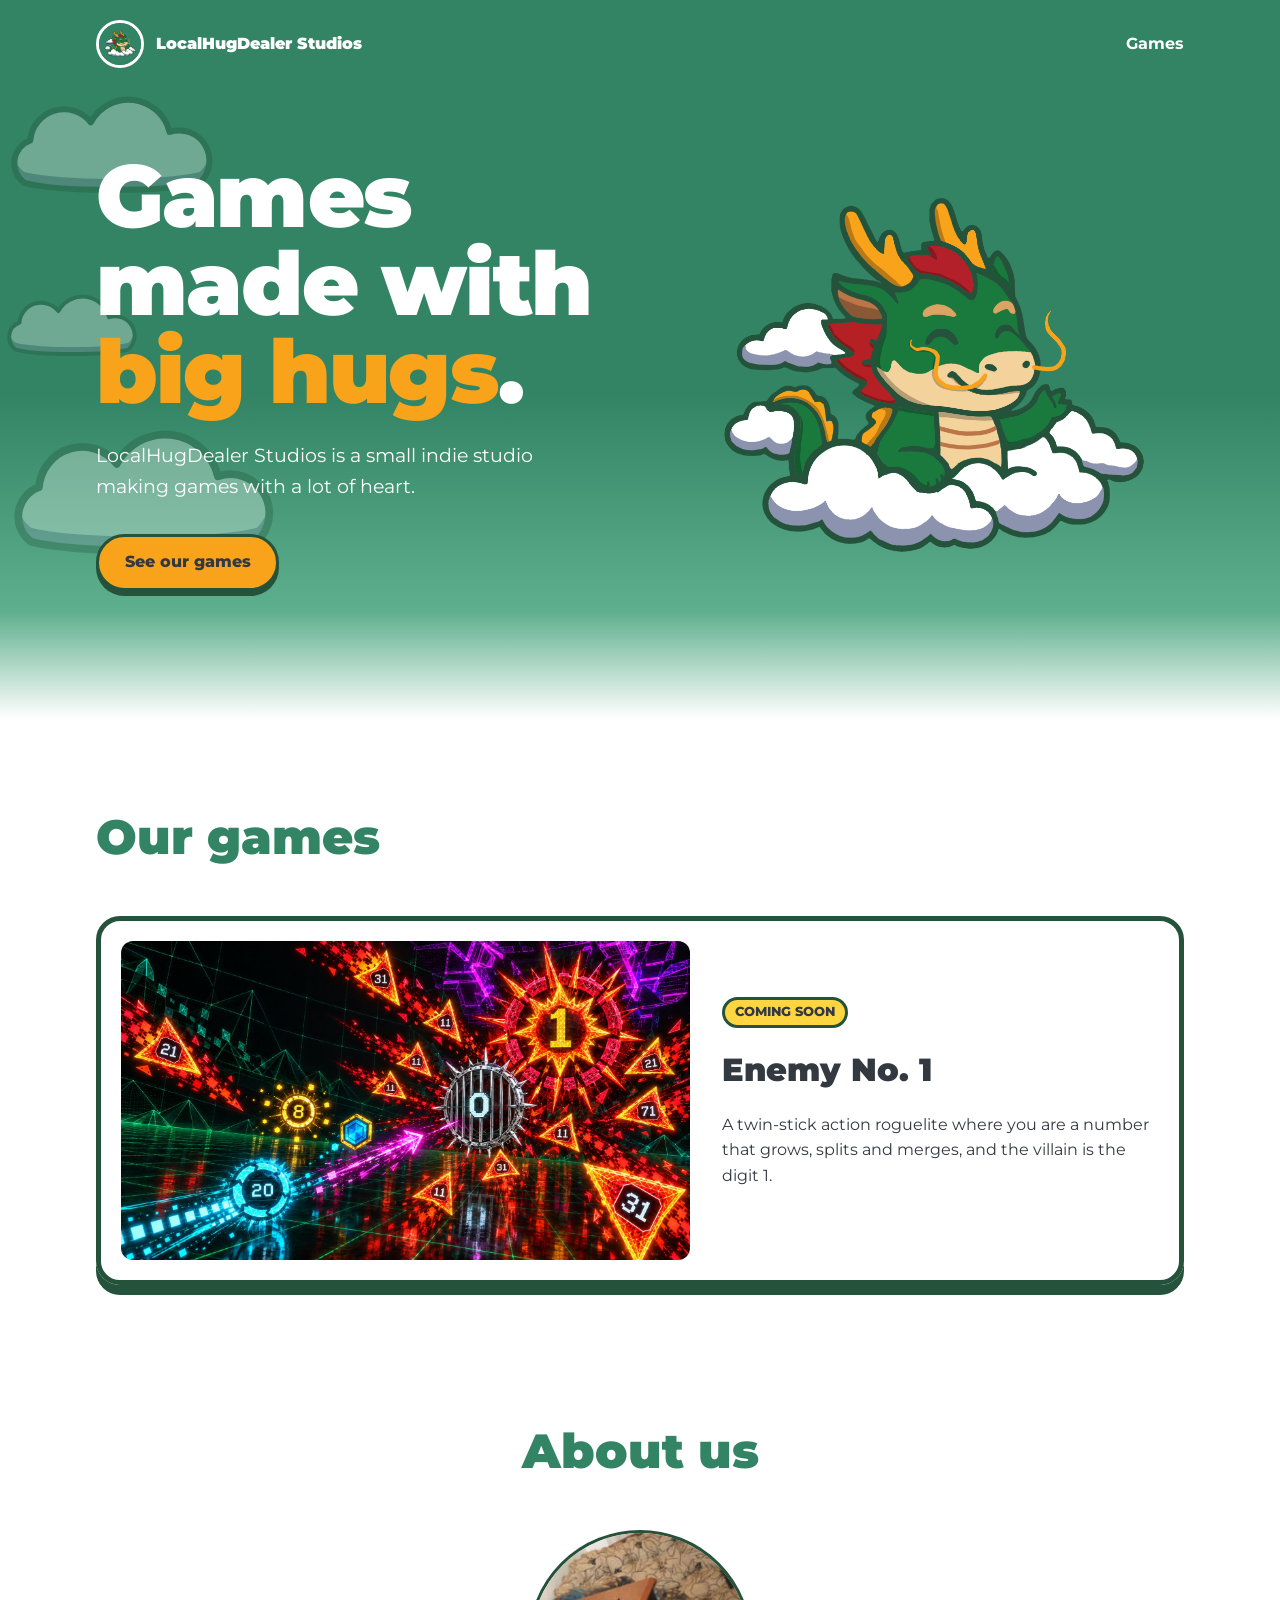
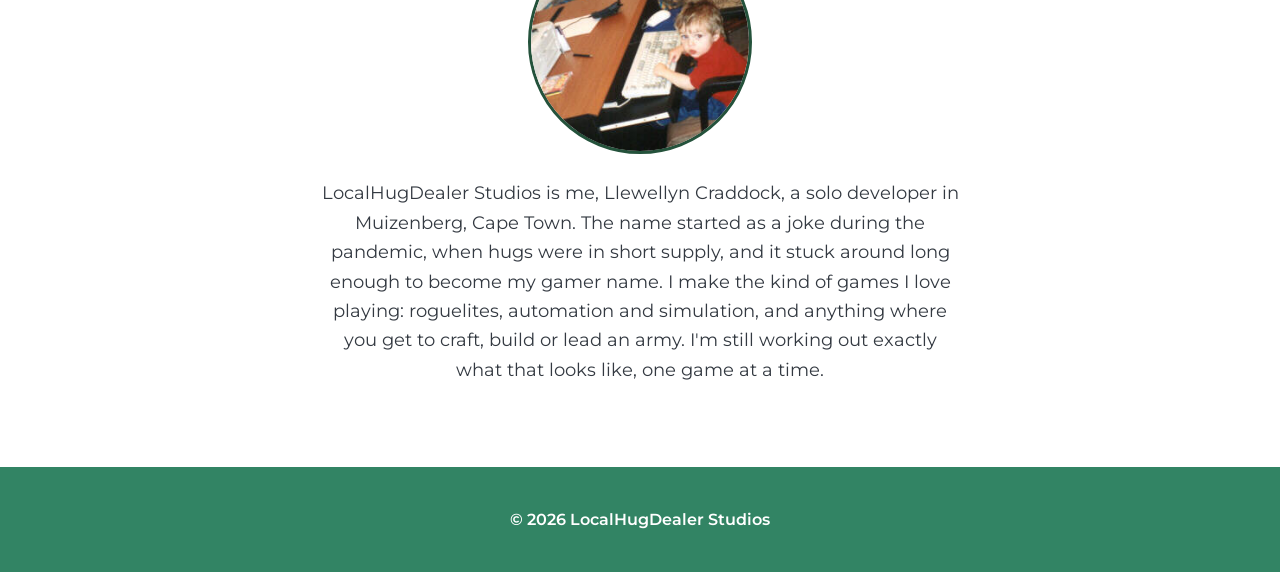
==== index.html @ 24347c4d "share image" ====
<!doctype html>
<html lang="en">
<head>
  <meta charset="utf-8">
  <meta name="viewport" content="width=device-width, initial-scale=1">
  <meta name="description" content="LocalHugDealer Studios is a small indie studio making games with a lot of heart.">
  <title>LocalHugDealer Studios</title>
  <!-- Link previewers need absolute URLs, so share tags use the custom domain from CNAME. -->
  <meta property="og:type" content="website">
  <meta property="og:site_name" content="LocalHugDealer Studios">
  <meta property="og:url" content="https://www.localhugdealer.com/">
  <meta property="og:title" content="LocalHugDealer Studios">
  <meta property="og:description" content="LocalHugDealer Studios is a small indie studio making games with a lot of heart.">
  <meta property="og:image" content="https://www.localhugdealer.com/games/enemy-no-1/images/share-outnumbered.jpg">
  <meta property="og:image:width" content="1200">
  <meta property="og:image:height" content="675">
  <meta property="og:image:alt" content="Enemy No. 1 title over key art with the line Prepare to Be Outnumbered">
  <meta name="twitter:card" content="summary_large_image">
  <meta name="twitter:image" content="https://www.localhugdealer.com/games/enemy-no-1/images/share-outnumbered.jpg">
  <link rel="icon" type="image/svg+xml" href="assets/images/logo/favicon.svg">
  <link rel="stylesheet" href="assets/css/base.css">
  <style>
    /* Variant D: C's nav, headline and game card on B's green hero, which fades into white. */
    body {
      overflow-x: hidden;
    }

    .hero {
      position: relative;
      background: linear-gradient(180deg, var(--green) 55%, var(--mint) 85%, var(--white) 100%);
      color: var(--white);
      padding-bottom: calc(5vw + 2rem);
    }

    /* Faint clouds drifting behind the hero content. */
    .sky {
      position: absolute;
      inset: 0;
      overflow: hidden;
    }

    .sky .cloud {
      left: 0;
      opacity: 0.3;
      animation: drift linear infinite;
    }

    nav,
    .hero-inner {
      position: relative;
      z-index: 1;
      max-width: 72rem;
      margin: 0 auto;
    }

    nav {
      display: flex;
      align-items: center;
      gap: 0.75rem;
      padding: 1.25rem 2rem;
      font-weight: 900;
    }

    nav img {
      width: 3rem;
      border: 3px solid var(--white);
      border-radius: 50%;
    }

    nav a {
      margin-left: auto;
      font-weight: 700;
      text-decoration: none;
    }

    nav a:hover {
      color: var(--cream);
    }

    .hero-inner {
      display: grid;
      grid-template-columns: 1.1fr 1fr;
      align-items: center;
      gap: 2rem;
      padding: 2rem 2rem 0;
    }

    .hero h1 {
      margin: 0 0 1.5rem;
      font-size: clamp(2.75rem, 7vw, 5.5rem);
      font-weight: 900;
      line-height: 1;
      letter-spacing: -0.02em;
    }

    .hero h1 em {
      font-style: normal;
      color: var(--amber);
    }

    .hero p {
      margin: 0 0 2rem;
      font-size: 1.2rem;
      max-width: 30rem;
    }

    .hero .btn {
      background: var(--amber);
      color: var(--ink);
    }

    .hero-logo {
      animation: bob 6s ease-in-out infinite;
    }

    section {
      max-width: 72rem;
      margin: 0 auto;
      padding: 4rem 2rem;
    }

    h2 {
      margin: 0 0 2.5rem;
      font-size: clamp(2rem, 5vw, 3rem);
      font-weight: 900;
      color: var(--green);
    }

    #games {
      padding-top: calc(5vw + 1rem);
    }

    .polaroid {
      display: grid;
      grid-template-columns: 1.3fr 1fr;
      gap: 2rem;
      align-items: center;
      padding: 1.25rem;
      color: var(--ink);
      border: 5px solid var(--green-deep);
      border-radius: 1.5rem;
      box-shadow: 0 10px 0 var(--green-deep);
      text-decoration: none;
      transition: transform 0.2s;
    }

    .polaroid:hover {
      transform: rotate(-1.5deg) translateY(-4px) scale(1.01);
    }

    .polaroid-art {
      width: 100%;
      aspect-ratio: 16 / 9;
      object-fit: cover;
      border-radius: 0.75rem;
      background: var(--ink);
    }

    .polaroid h3 {
      margin: 0 0 0.5rem;
      font-size: 2rem;
      font-weight: 900;
    }

    .tag {
      display: inline-block;
      margin-bottom: 1rem;
      padding: 0.2em 0.8em;
      border: 3px solid var(--green-deep);
      border-radius: 999px;
      background: var(--yellow);
      font-size: 0.8rem;
      font-weight: 800;
      text-transform: uppercase;
    }

    .about {
      max-width: 44rem;
      text-align: center;
      font-size: 1.15rem;
    }

    .about-hero {
      display: block;
      width: 14rem;
      aspect-ratio: 1;
      margin: 0 auto 1.5rem;
      object-fit: cover;
      object-position: 75% center;
      border: 3px solid var(--green-deep);
      border-radius: 50%;
    }

    footer {
      background: var(--green);
      color: var(--white);
      text-align: center;
      padding: 2.5rem 1.5rem;
      font-weight: 600;
    }

    @media (max-width: 760px) {
      .hero-inner,
      .polaroid { grid-template-columns: 1fr; }
      .hero-inner { text-align: center; }
      .hero p { margin-inline: auto; }
    }
  </style>
</head>
<body>
  <header class="hero">
    <div class="sky" aria-hidden="true">
      <img class="cloud" src="assets/images/cloud.svg" alt="" style="top: 12%; width: 14rem; animation-duration: 80s; animation-delay: -15s">
      <img class="cloud" src="assets/images/cloud.svg" alt="" style="top: 40%; width: 9rem; animation-duration: 60s; animation-delay: -45s">
      <img class="cloud" src="assets/images/cloud.svg" alt="" style="top: 58%; width: 18rem; animation-duration: 100s; animation-delay: -70s">
    </div>

    <nav>
      <img src="assets/images/logo/Logo%20Green.png" alt="">
      LocalHugDealer Studios
      <a href="#games">Games</a>
    </nav>

    <div class="hero-inner">
      <div>
        <h1>Games made with <em>big hugs</em>.</h1>
        <p>LocalHugDealer Studios is a small indie studio making games with a lot of heart.</p>
        <a class="btn" href="#games">See our games</a>
      </div>
      <img class="hero-logo" src="assets/images/logo/logo.png" alt="The LocalHugDealer dragon waving from a cloud">
    </div>

  </header>

  <main>
    <section id="games">
      <h2>Our games</h2>
      <a class="polaroid" href="games/enemy-no-1/index.html">
        <img class="polaroid-art" src="games/enemy-no-1/images/key-art.jpg" alt="Enemy No. 1 key art">
        <div>
          <span class="tag">Coming soon</span>
          <h3>Enemy No. 1</h3>
          <p>A twin-stick action roguelite where you are a number that grows, splits and merges, and the villain is the digit 1.</p>
        </div>
      </a>
    </section>

    <section class="about">
      <h2>About us</h2>
      <img class="about-hero" src="assets/images/about-hero.jpg" alt="A young Llewellyn at the family computer">
      <p>LocalHugDealer Studios is me, Llewellyn Craddock, a solo developer in Muizenberg, Cape Town. The name started as a joke during the pandemic, when hugs were in short supply, and it stuck around long enough to become my gamer name. I make the kind of games I love playing: roguelites, automation and simulation, and anything where you get to craft, build or lead an army. I'm still working out exactly what that looks like, one game at a time.</p>
    </section>
  </main>

  <footer>&copy; 2026 LocalHugDealer Studios</footer>
</body>
</html>
---- assets/css/base.css ----
/* Shared site chrome: palette, fonts, resets. Every page links this first. */

@font-face {
  font-family: "Montserrat";
  src: url("../fonts/Montserrat/Montserrat-VariableFont_wght.ttf") format("truetype");
  font-weight: 100 900;
  font-display: swap;
}

@font-face {
  font-family: "Silkscreen";
  src: url("../../games/enemy-no-1/font/Silkscreen-Regular.ttf") format("truetype");
  font-display: swap;
}

:root {
  /* Brand palette (assets/colours/colour_palette.png), plus white by request. */
  --white: #FFFFFF;
  --green: #328464;
  --green-dark: #23674E;
  --green-deep: #24523B;
  --green-bright: #14A02E;
  --mint: #5DAF8D;
  --cream: #F4D29C;
  --tan: #DBA463;
  --amber: #F9A31B;
  --yellow: #FFD541;
  --red: #B4202A;
  --lavender: #8B93AF;
  --slate: #6D758D;
  --ink: #333941;

  --font: "Montserrat", system-ui, sans-serif;
}

*,
*::before,
*::after {
  box-sizing: border-box;
}

body {
  margin: 0;
  font-family: var(--font);
  color: var(--ink);
  background: var(--white);
  line-height: 1.6;
}

img {
  display: block;
  max-width: 100%;
}

a {
  color: inherit;
}

.btn {
  display: inline-block;
  padding: 0.8em 1.6em;
  border: 3px solid var(--green-deep);
  border-radius: 999px;
  background: var(--green);
  color: var(--white);
  font-weight: 800;
  text-decoration: none;
  box-shadow: 0 5px 0 var(--green-deep);
  transition: transform 0.15s, box-shadow 0.15s;
}

.btn:hover {
  transform: translateY(2px);
  box-shadow: 0 3px 0 var(--green-deep);
}

.pixel {
  font-family: "Silkscreen", monospace;
}

.cloud {
  position: absolute;
  pointer-events: none;
  user-select: none;
}

@keyframes drift {
  from { transform: translateX(-12vw); }
  to { transform: translateX(112vw); }
}

@keyframes bob {
  50% { transform: translateY(-12px); }
}

@media (prefers-reduced-motion: reduce) {
  *,
  *::before,
  *::after {
    animation: none !important;
  }
}
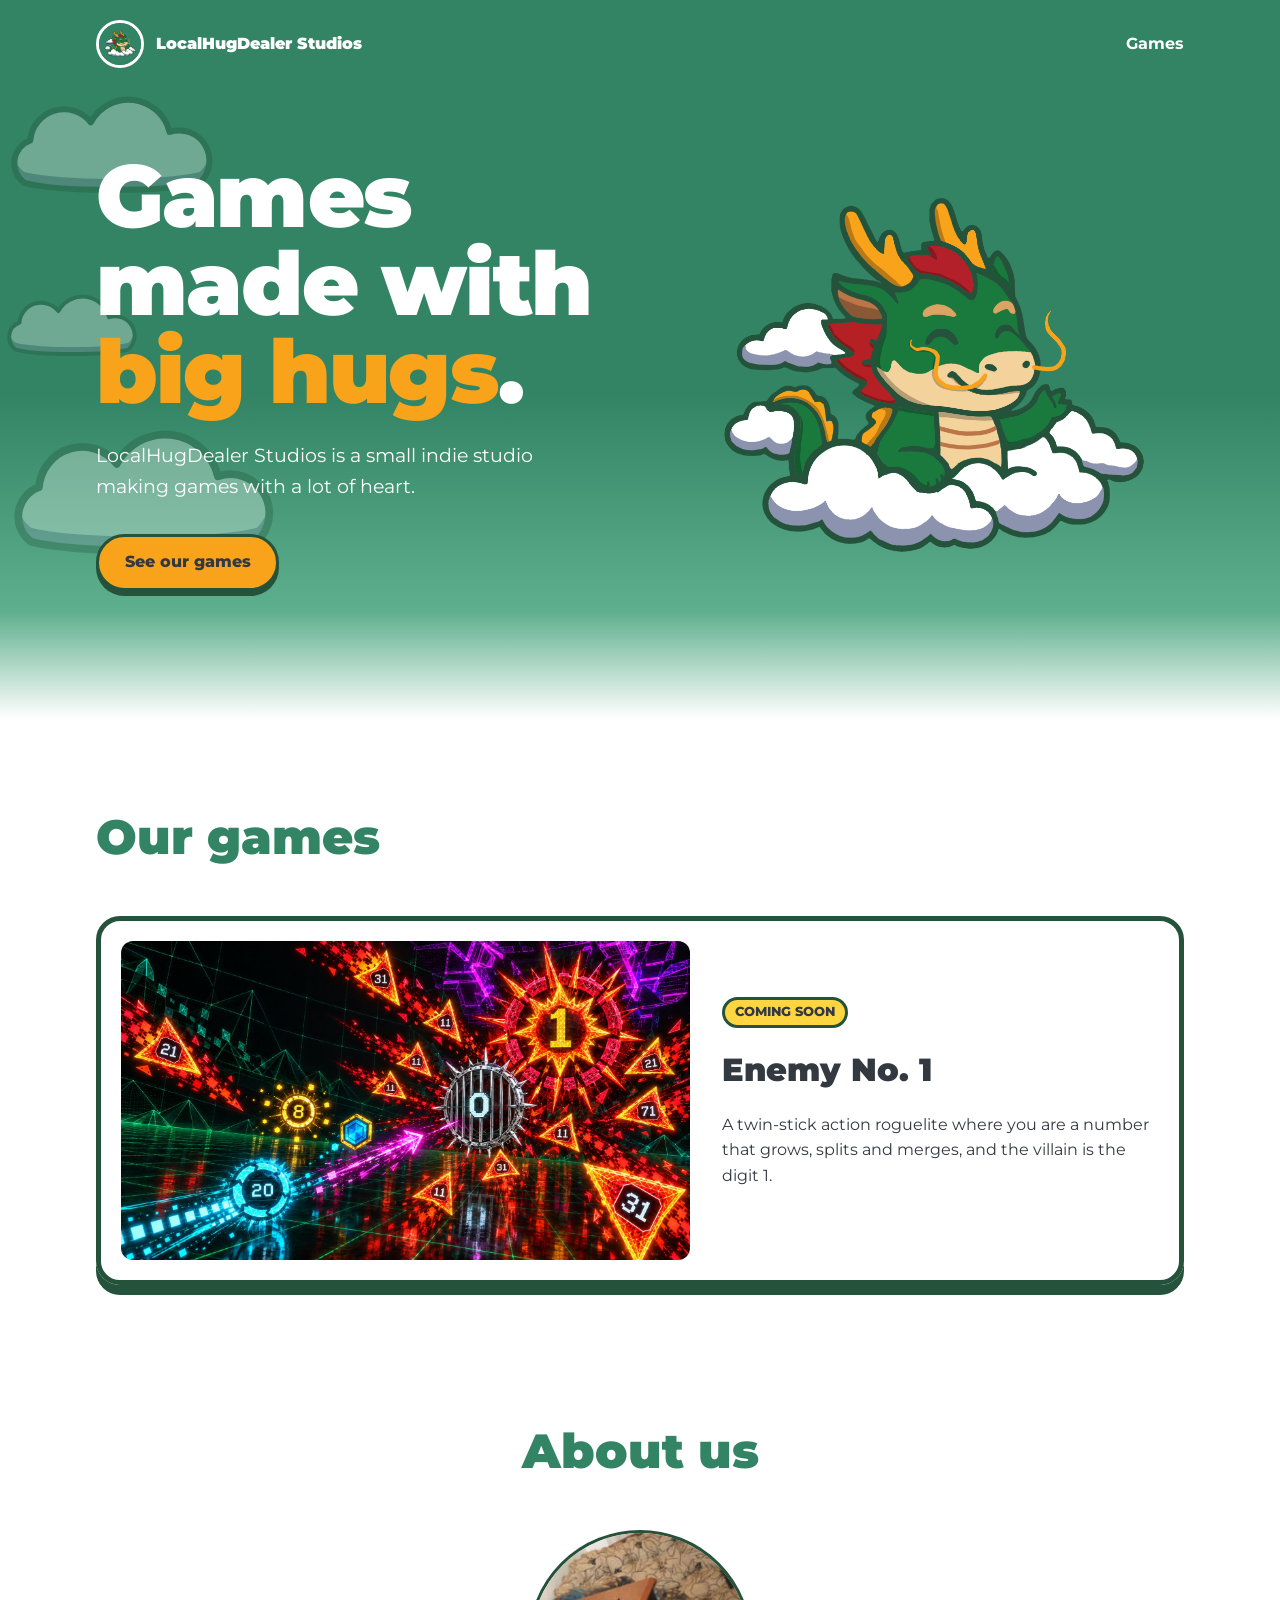
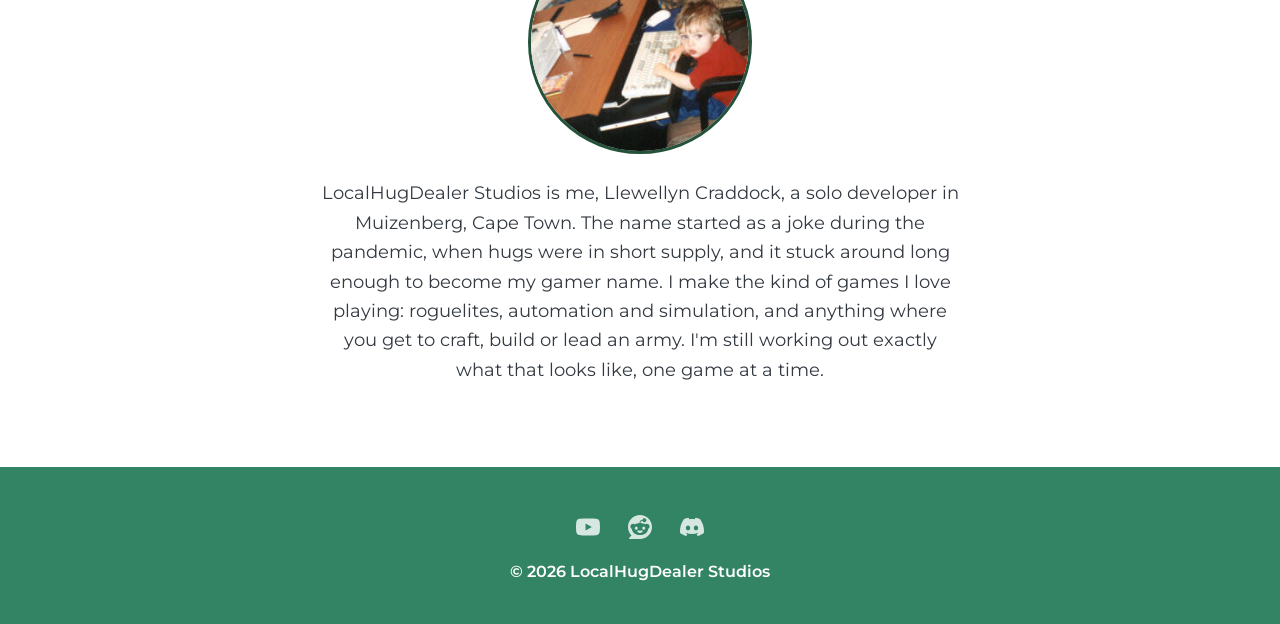
==== commit 30a04f31: "added socials" ====
--- a/index.html
+++ b/index.html
@@ -199,6 +199,10 @@
       font-weight: 600;
     }
 
+    footer p {
+      margin: 0.75rem 0 0;
+    }
+
     @media (max-width: 760px) {
       .hero-inner,
       .polaroid { grid-template-columns: 1fr; }
@@ -252,6 +256,13 @@
     </section>
   </main>
 
-  <footer>&copy; 2026 LocalHugDealer Studios</footer>
+  <footer>
+    <ul class="socials">
+      <li><a href="https://www.youtube.com/@LocalHugDealerStudios" aria-label="LocalHugDealer Studios on YouTube"><img src="assets/images/socials/youtube.svg" alt=""></a></li>
+      <li><a href="https://www.reddit.com/r/LocalHugDealerStudios/" aria-label="LocalHugDealer Studios on Reddit"><img src="assets/images/socials/reddit.svg" alt=""></a></li>
+      <li><a href="https://discord.gg/RxhEaucand" aria-label="LocalHugDealer Studios on Discord"><img src="assets/images/socials/discord.svg" alt=""></a></li>
+    </ul>
+    <p>&copy; 2026 LocalHugDealer Studios</p>
+  </footer>
 </body>
 </html>
--- a/assets/css/base.css
+++ b/assets/css/base.css
@@ -74,6 +74,33 @@
   box-shadow: 0 3px 0 var(--green-deep);
 }
 
+/* Studio social links. The icons in assets/images/socials/ are white, so they suit any dark or green footer. */
+.socials {
+  display: flex;
+  justify-content: center;
+  gap: 0.75rem;
+  margin: 0;
+  padding: 0;
+  list-style: none;
+}
+
+.socials a {
+  display: block;
+  padding: 0.5rem;
+  opacity: 0.8;
+  transition: opacity 0.15s, transform 0.15s;
+}
+
+.socials a:is(:hover, :focus-visible) {
+  opacity: 1;
+  transform: translateY(-2px);
+}
+
+.socials img {
+  width: 1.5rem;
+  height: 1.5rem;
+}
+
 .pixel {
   font-family: "Silkscreen", monospace;
 }
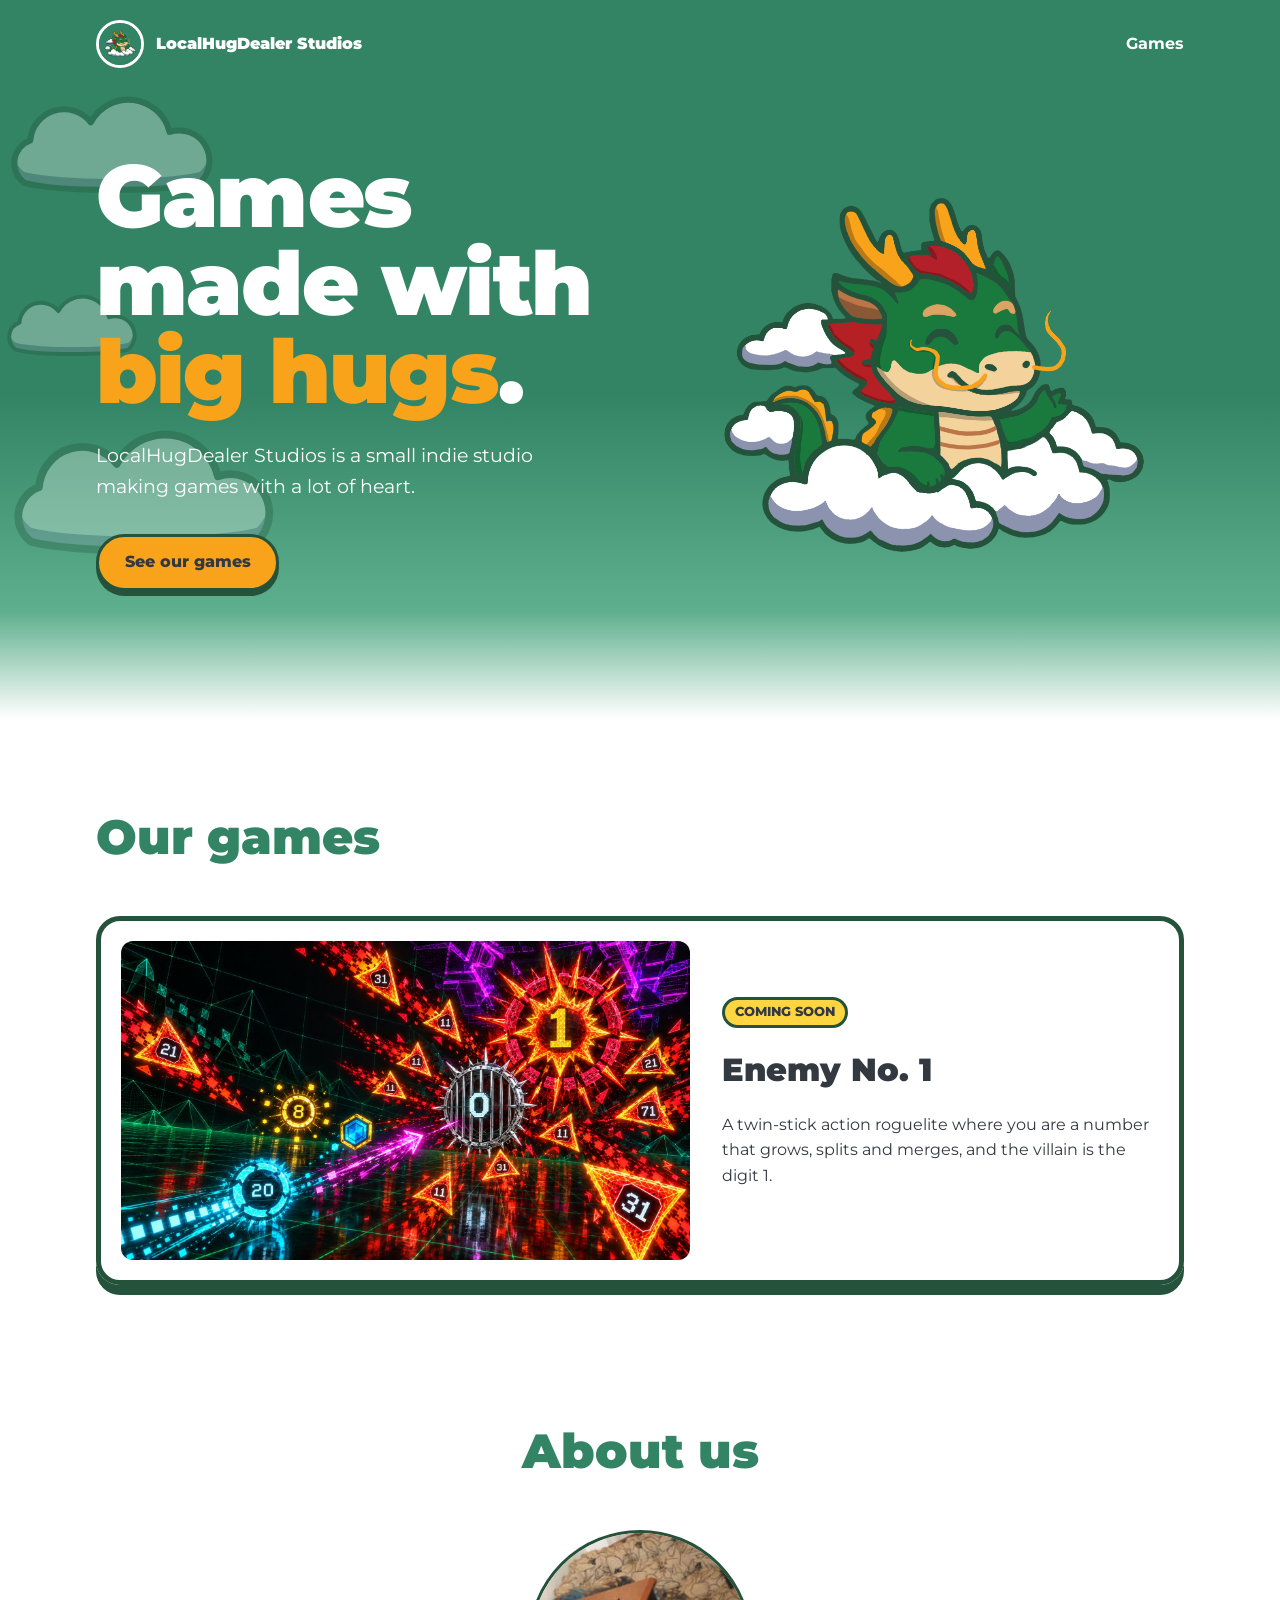
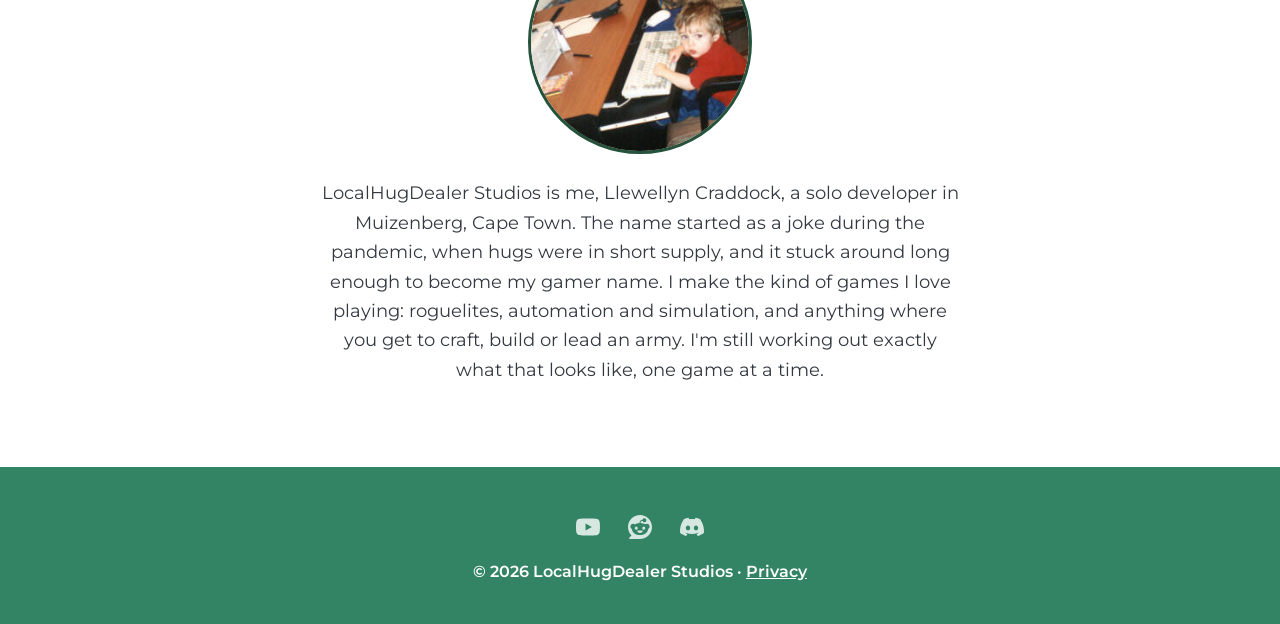
==== commit 1c0e8a13: "privacy policy" ====
--- a/index.html
+++ b/index.html
@@ -262,7 +262,7 @@
       <li><a href="https://www.reddit.com/r/LocalHugDealerStudios/" aria-label="LocalHugDealer Studios on Reddit"><img src="assets/images/socials/reddit.svg" alt=""></a></li>
       <li><a href="https://discord.gg/RxhEaucand" aria-label="LocalHugDealer Studios on Discord"><img src="assets/images/socials/discord.svg" alt=""></a></li>
     </ul>
-    <p>&copy; 2026 LocalHugDealer Studios</p>
+    <p>&copy; 2026 LocalHugDealer Studios &middot; <a href="privacy.html">Privacy</a></p>
   </footer>
 </body>
 </html>
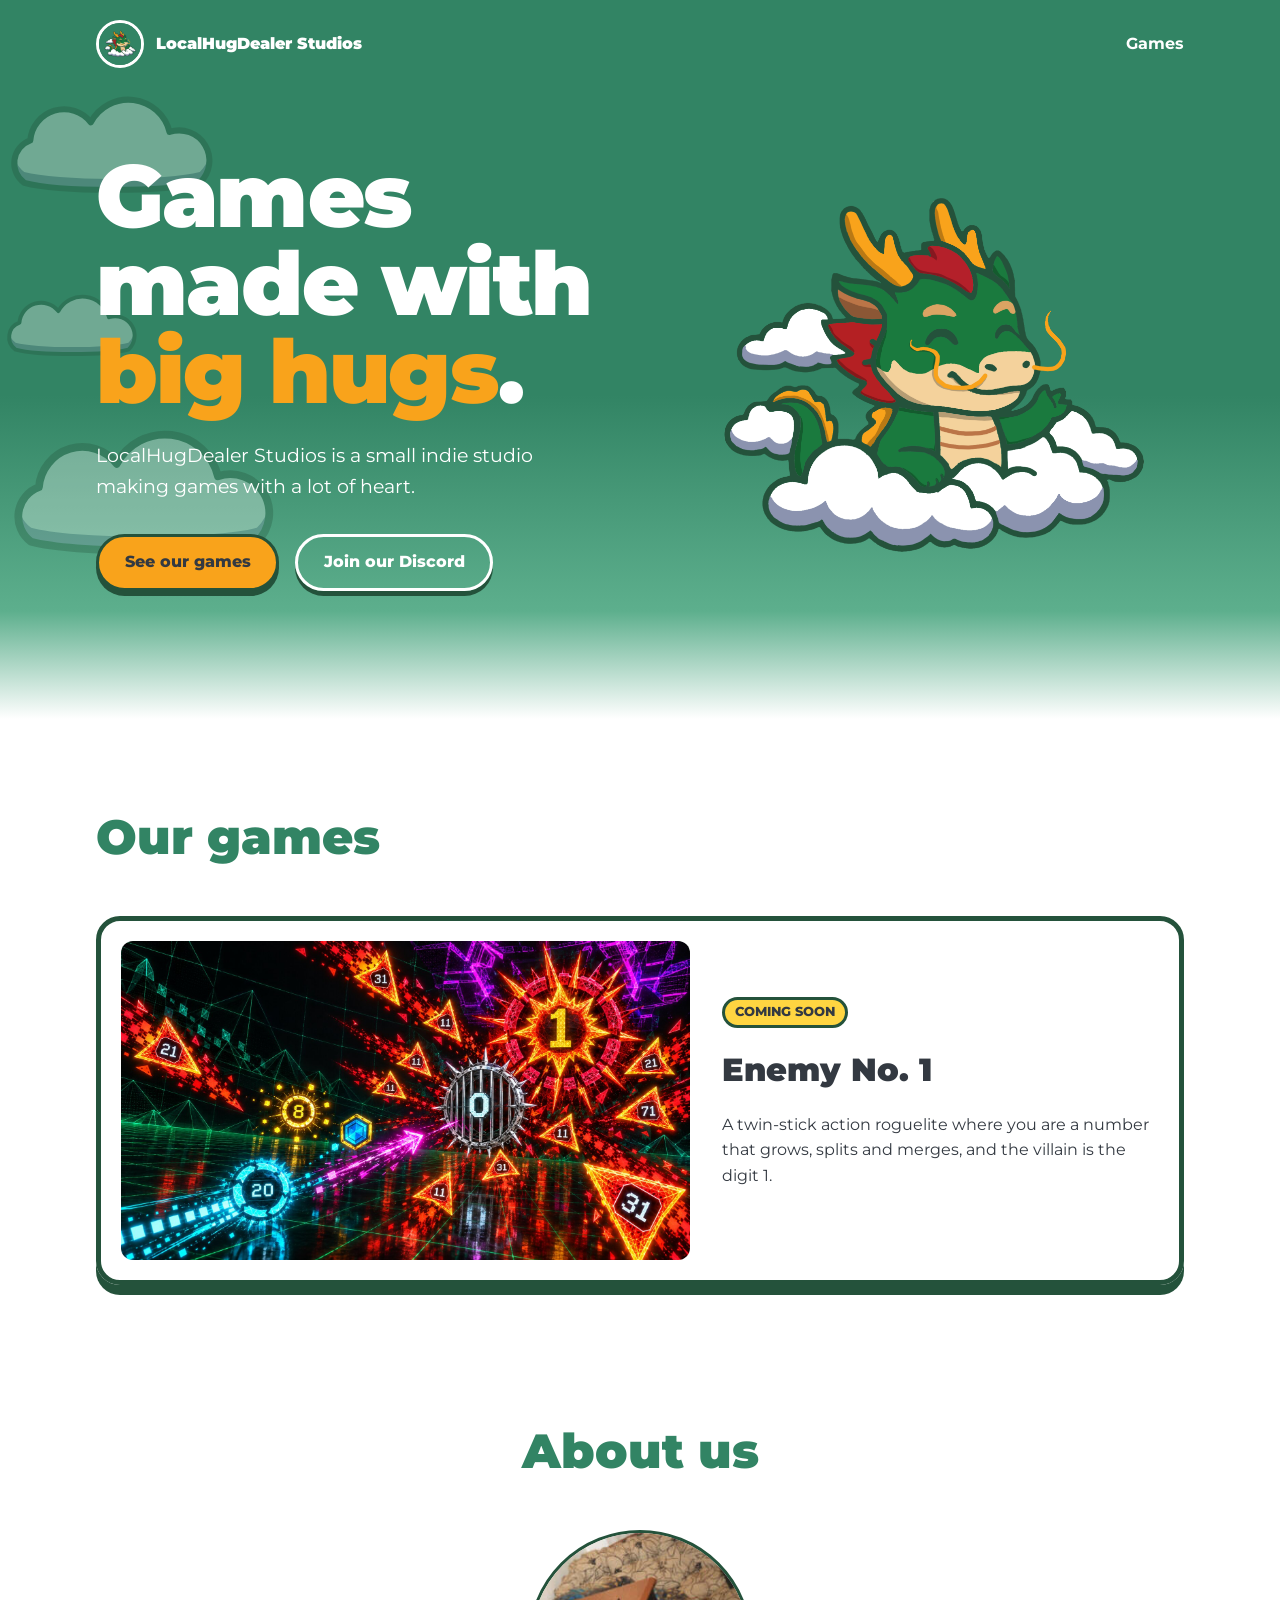
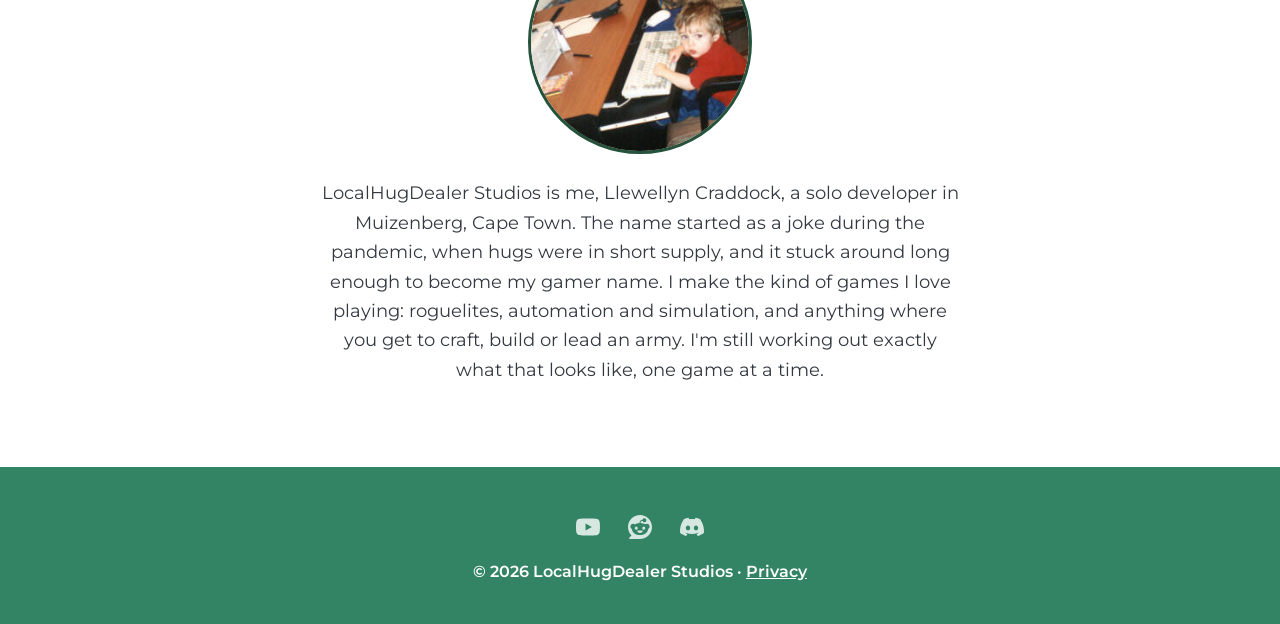
==== commit b90f7844: "Update index.html" ====
--- a/index.html
+++ b/index.html
@@ -11,12 +11,12 @@
   <meta property="og:url" content="https://www.localhugdealer.com/">
   <meta property="og:title" content="LocalHugDealer Studios">
   <meta property="og:description" content="LocalHugDealer Studios is a small indie studio making games with a lot of heart.">
-  <meta property="og:image" content="https://www.localhugdealer.com/games/enemy-no-1/images/share-outnumbered.jpg">
+  <meta property="og:image" content="https://www.localhugdealer.com/assets/images/share-studio.jpg">
   <meta property="og:image:width" content="1200">
-  <meta property="og:image:height" content="675">
-  <meta property="og:image:alt" content="Enemy No. 1 title over key art with the line Prepare to Be Outnumbered">
+  <meta property="og:image:height" content="630">
+  <meta property="og:image:alt" content="The LocalHugDealer dragon waving from a cloud beside the line Games made with big hugs">
   <meta name="twitter:card" content="summary_large_image">
-  <meta name="twitter:image" content="https://www.localhugdealer.com/games/enemy-no-1/images/share-outnumbered.jpg">
+  <meta name="twitter:image" content="https://www.localhugdealer.com/assets/images/share-studio.jpg">
   <link rel="icon" type="image/svg+xml" href="assets/images/logo/favicon.svg">
   <link rel="stylesheet" href="assets/css/base.css">
   <style>
@@ -104,9 +104,22 @@
       max-width: 30rem;
     }
 
+    .hero-actions {
+      display: flex;
+      flex-wrap: wrap;
+      gap: 1rem;
+    }
+
     .hero .btn {
       background: var(--amber);
       color: var(--ink);
+    }
+
+    /* Outlined so the amber button stays the main call to action. */
+    .hero .btn-secondary {
+      border-color: var(--white);
+      background: transparent;
+      color: var(--white);
     }
 
     .hero-logo {
@@ -229,7 +242,10 @@
       <div>
         <h1>Games made with <em>big hugs</em>.</h1>
         <p>LocalHugDealer Studios is a small indie studio making games with a lot of heart.</p>
-        <a class="btn" href="#games">See our games</a>
+        <div class="hero-actions">
+          <a class="btn" href="#games">See our games</a>
+          <a class="btn btn-secondary" href="https://discord.gg/bnQ6pyDz5p">Join our Discord</a>
+        </div>
       </div>
       <img class="hero-logo" src="assets/images/logo/logo.png" alt="The LocalHugDealer dragon waving from a cloud">
     </div>
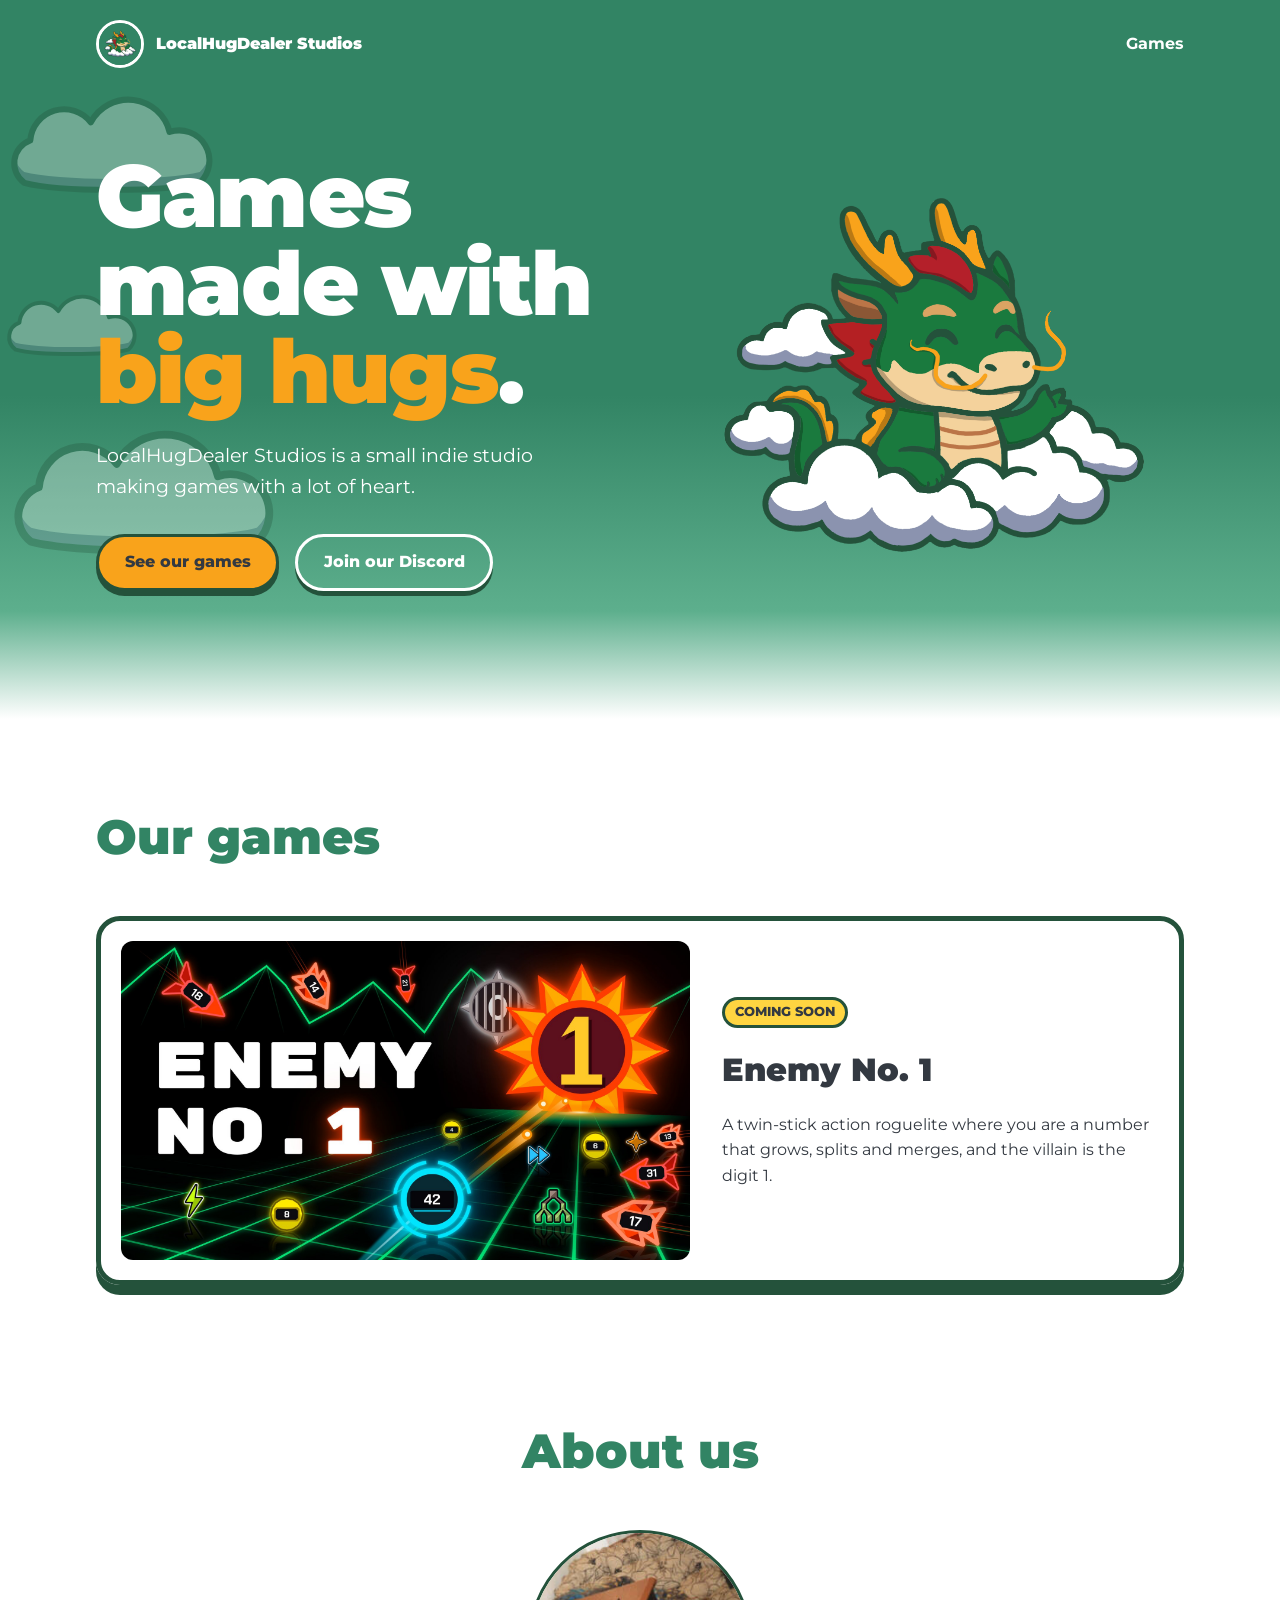
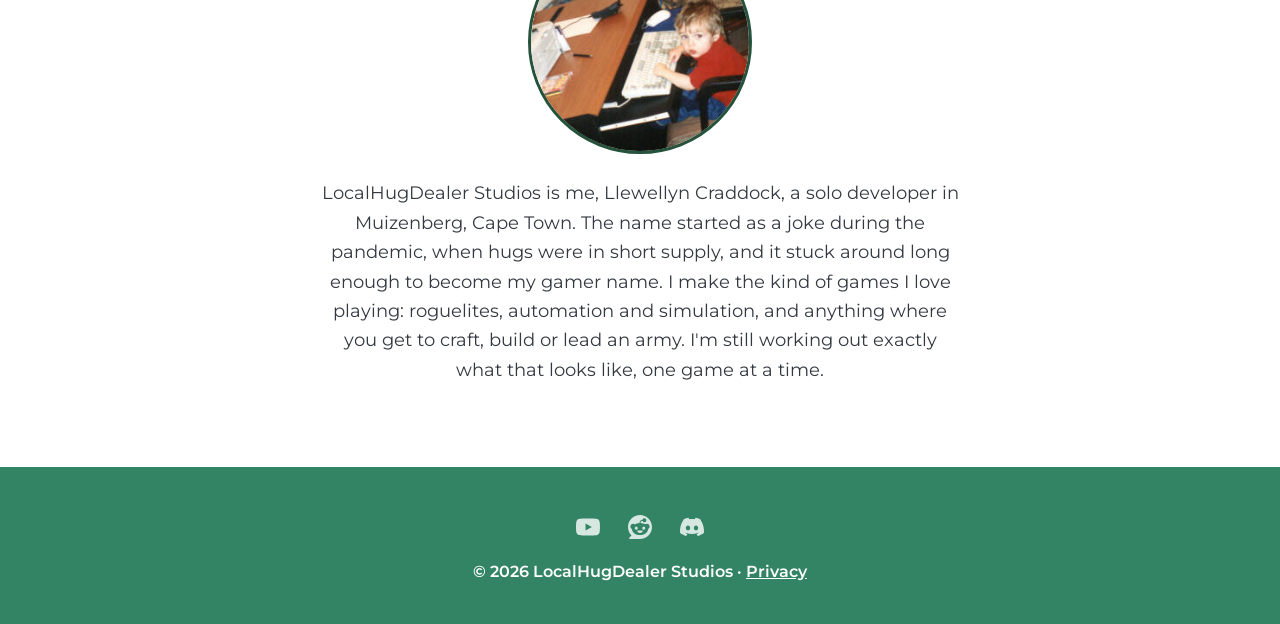
==== commit 0c3c536f: "updated banners" ====
--- a/index.html
+++ b/index.html
@@ -256,7 +256,7 @@
     <section id="games">
       <h2>Our games</h2>
       <a class="polaroid" href="games/enemy-no-1/index.html">
-        <img class="polaroid-art" src="games/enemy-no-1/images/key-art.jpg" alt="Enemy No. 1 key art">
+        <img class="polaroid-art" src="games/enemy-no-1/images/banner.jpg" alt="Enemy No. 1 banner: the title beside the burning Numero Uno starburst">
         <div>
           <span class="tag">Coming soon</span>
           <h3>Enemy No. 1</h3>
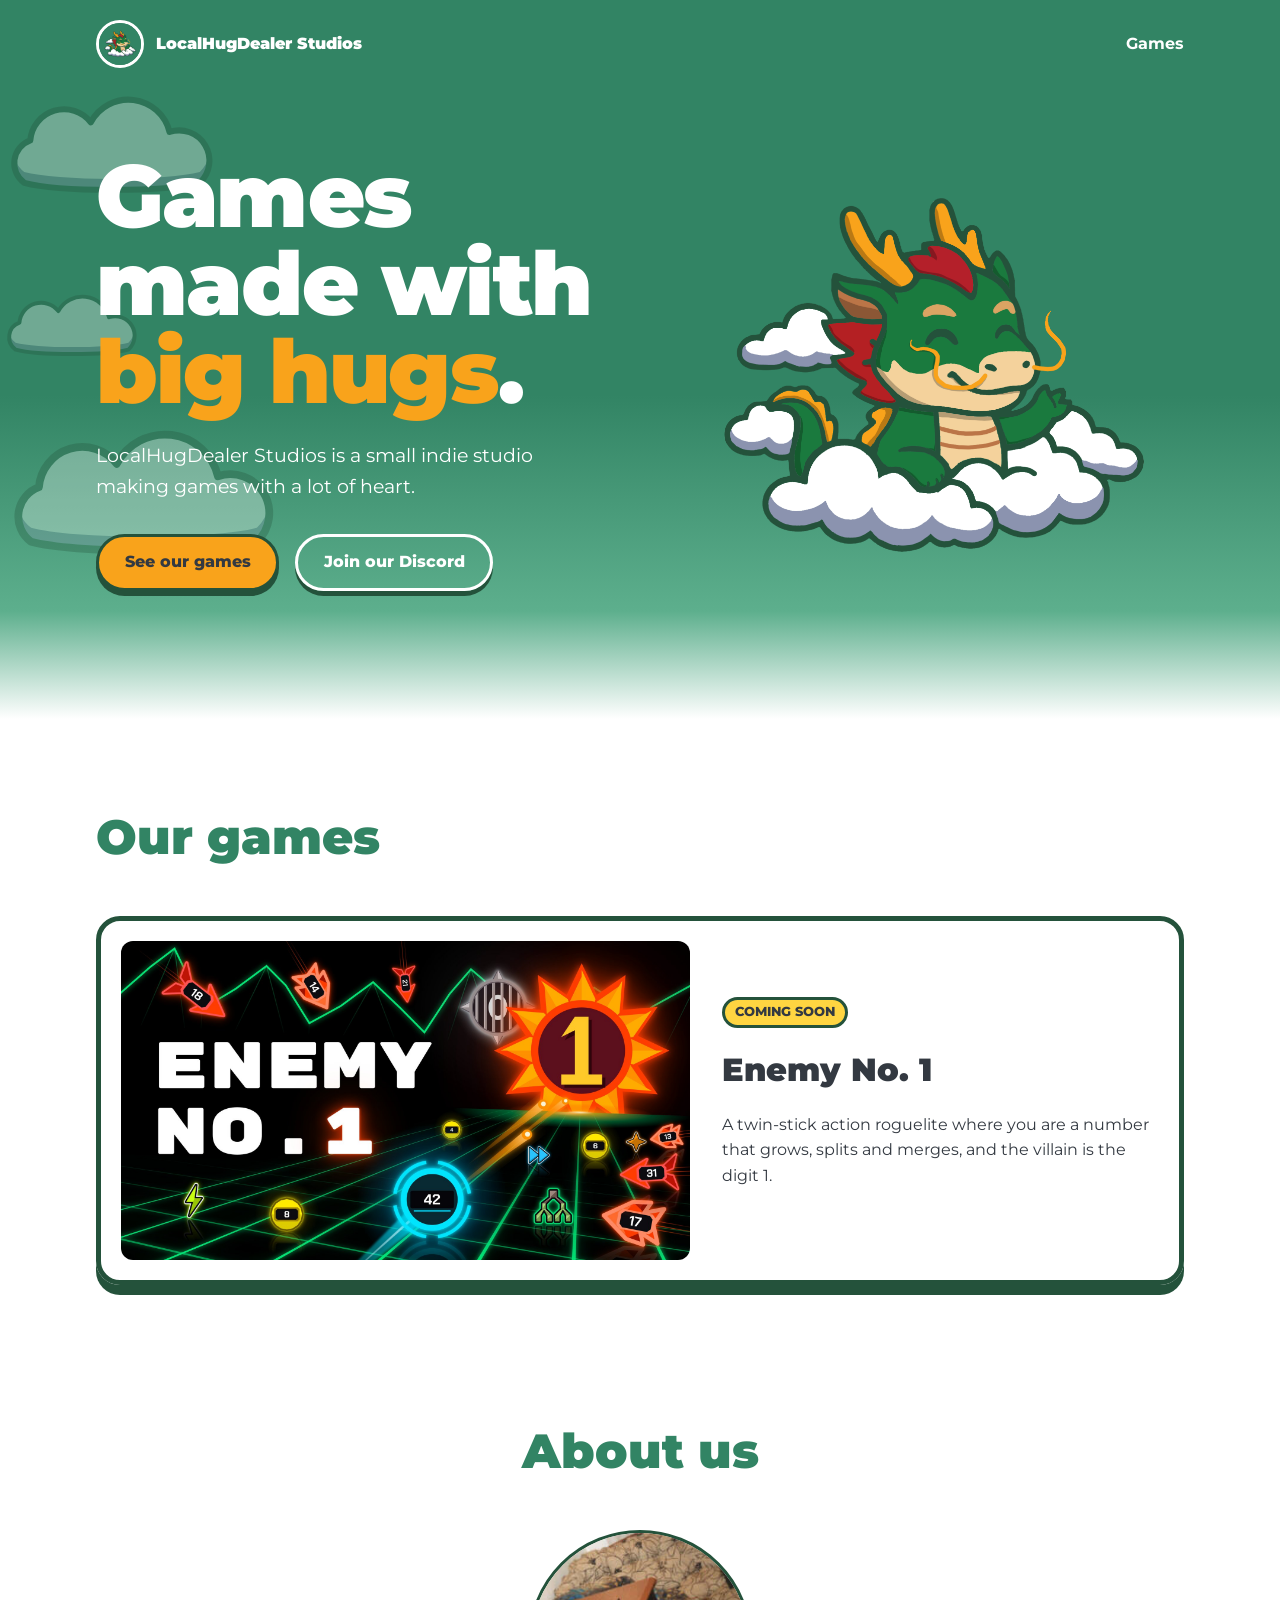
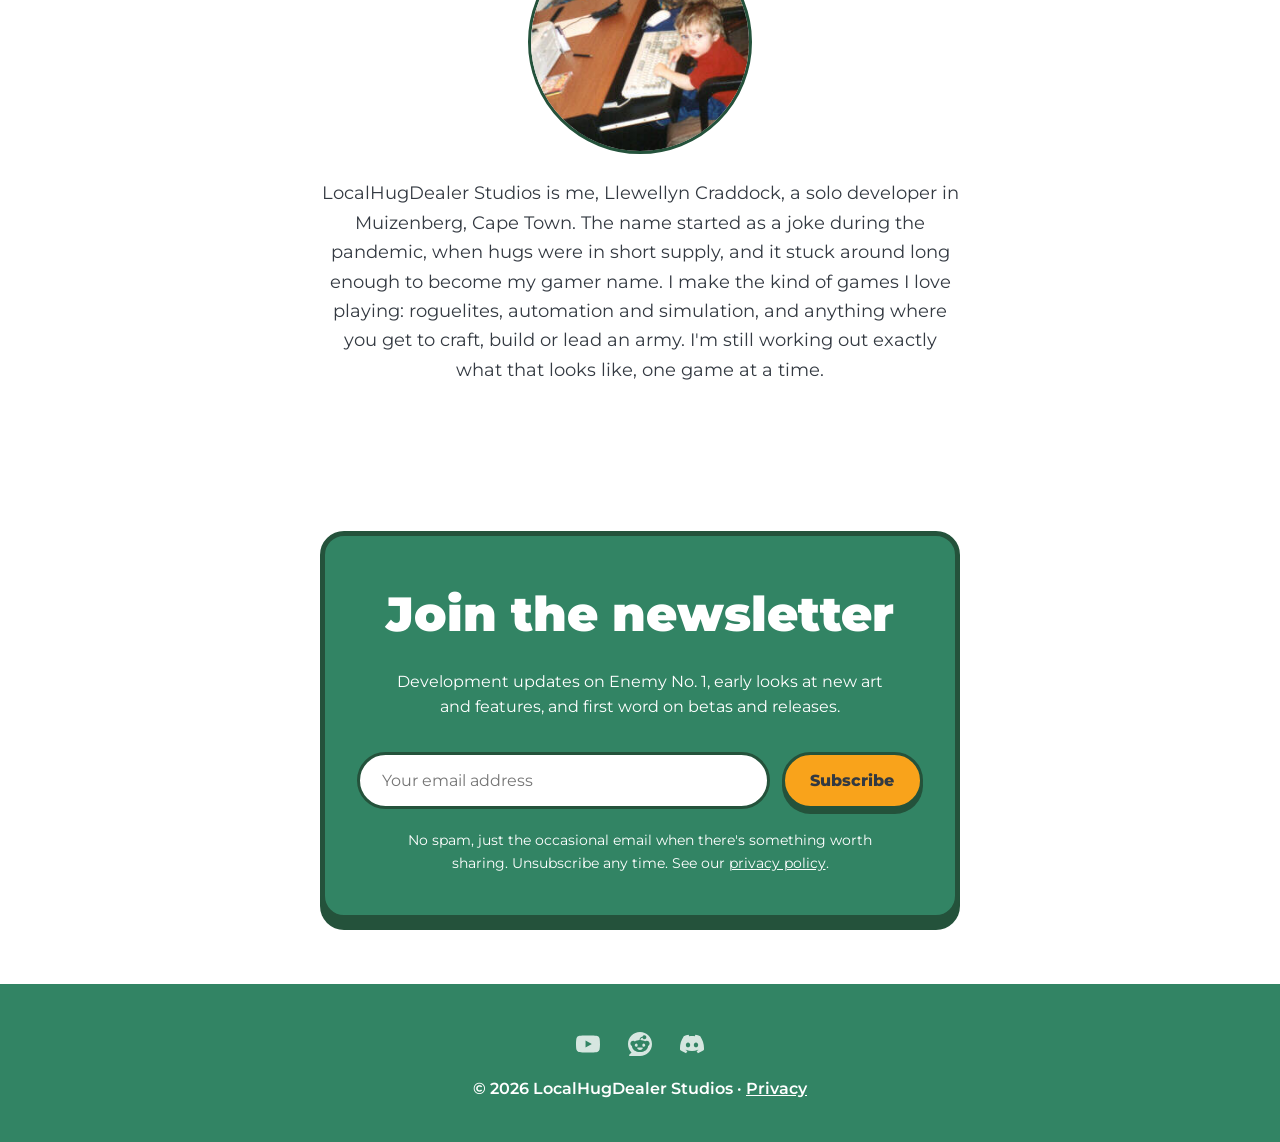
==== commit c71ad524: "newsletter addition" ====
--- a/index.html
+++ b/index.html
@@ -204,6 +204,90 @@
       border-radius: 50%;
     }
 
+    .newsletter {
+      max-width: 44rem;
+    }
+
+    .newsletter-card {
+      padding: 2.5rem 2rem;
+      text-align: center;
+      color: var(--white);
+      background: var(--green);
+      border: 5px solid var(--green-deep);
+      border-radius: 1.5rem;
+      box-shadow: 0 10px 0 var(--green-deep);
+    }
+
+    .newsletter-card h2 {
+      margin-bottom: 1rem;
+      color: var(--white);
+    }
+
+    .newsletter-card > p {
+      margin: 0 auto;
+      max-width: 32rem;
+    }
+
+    /* A plain POST to Kit, so the page loads no third-party script or cookies. */
+    .newsletter-form {
+      display: flex;
+      flex-wrap: wrap;
+      justify-content: center;
+      gap: 0.75rem;
+      margin: 2rem 0 1.25rem;
+    }
+
+    .newsletter-form input {
+      flex: 1 1 16rem;
+      padding: 0.8em 1.4em;
+      border: 3px solid var(--green-deep);
+      border-radius: 999px;
+      background: var(--white);
+      color: var(--ink);
+      font: inherit;
+    }
+
+    .newsletter-form input:focus {
+      outline: 3px solid var(--yellow);
+      outline-offset: 2px;
+    }
+
+    .newsletter-card .btn {
+      background: var(--amber);
+      color: var(--ink);
+      font: inherit;
+      font-weight: 800;
+      cursor: pointer;
+    }
+
+    .newsletter-card .newsletter-note {
+      font-size: 0.9rem;
+    }
+
+    /* Kit redirects to #check-inbox after a signup and to #subscribed after the
+       confirmation link, so :target shows the matching popup without any script. */
+    .popup {
+      position: fixed;
+      inset: 0;
+      z-index: 10;
+      display: none;
+      place-items: center;
+      padding: 1.5rem;
+      background: color-mix(in srgb, var(--ink) 70%, transparent);
+    }
+
+    .popup:target {
+      display: grid;
+    }
+
+    .popup .newsletter-card {
+      max-width: 30rem;
+    }
+
+    .popup .btn {
+      margin-top: 1.5rem;
+    }
+
     footer {
       background: var(--green);
       color: var(--white);
@@ -270,6 +354,18 @@
       <img class="about-hero" src="assets/images/about-hero.jpg" alt="A young Llewellyn at the family computer">
       <p>LocalHugDealer Studios is me, Llewellyn Craddock, a solo developer in Muizenberg, Cape Town. The name started as a joke during the pandemic, when hugs were in short supply, and it stuck around long enough to become my gamer name. I make the kind of games I love playing: roguelites, automation and simulation, and anything where you get to craft, build or lead an army. I'm still working out exactly what that looks like, one game at a time.</p>
     </section>
+
+    <section class="newsletter" id="newsletter">
+      <div class="newsletter-card">
+        <h2>Join the newsletter</h2>
+        <p>Development updates on Enemy No. 1, early looks at new art and features, and first word on betas and releases.</p>
+        <form class="newsletter-form" action="https://app.kit.com/forms/10185136/subscriptions" method="post">
+          <input type="email" name="email_address" placeholder="Your email address" aria-label="Your email address" autocomplete="email" required>
+          <button class="btn" type="submit">Subscribe</button>
+        </form>
+        <p class="newsletter-note">No spam, just the occasional email when there's something worth sharing. Unsubscribe any time. See our <a href="privacy.html">privacy policy</a>.</p>
+      </div>
+    </section>
   </main>
 
   <footer>
@@ -280,5 +376,21 @@
     </ul>
     <p>&copy; 2026 LocalHugDealer Studios &middot; <a href="privacy.html">Privacy</a></p>
   </footer>
+
+  <div class="popup" id="check-inbox" role="dialog" aria-labelledby="check-inbox-title">
+    <div class="newsletter-card">
+      <h2 id="check-inbox-title">Check your inbox</h2>
+      <p>Almost there. I've sent you an email with a button to confirm your subscription. If it hasn't arrived in a few minutes, have a look in your spam folder.</p>
+      <a class="btn" href="#newsletter">Got it</a>
+    </div>
+  </div>
+
+  <div class="popup" id="subscribed" role="dialog" aria-labelledby="subscribed-title">
+    <div class="newsletter-card">
+      <h2 id="subscribed-title">You're subscribed</h2>
+      <p>Thanks for confirming. You'll hear from me when there's news on Enemy No. 1, early looks at new art and features, and first word on betas and releases.</p>
+      <a class="btn" href="#games">See our games</a>
+    </div>
+  </div>
 </body>
 </html>
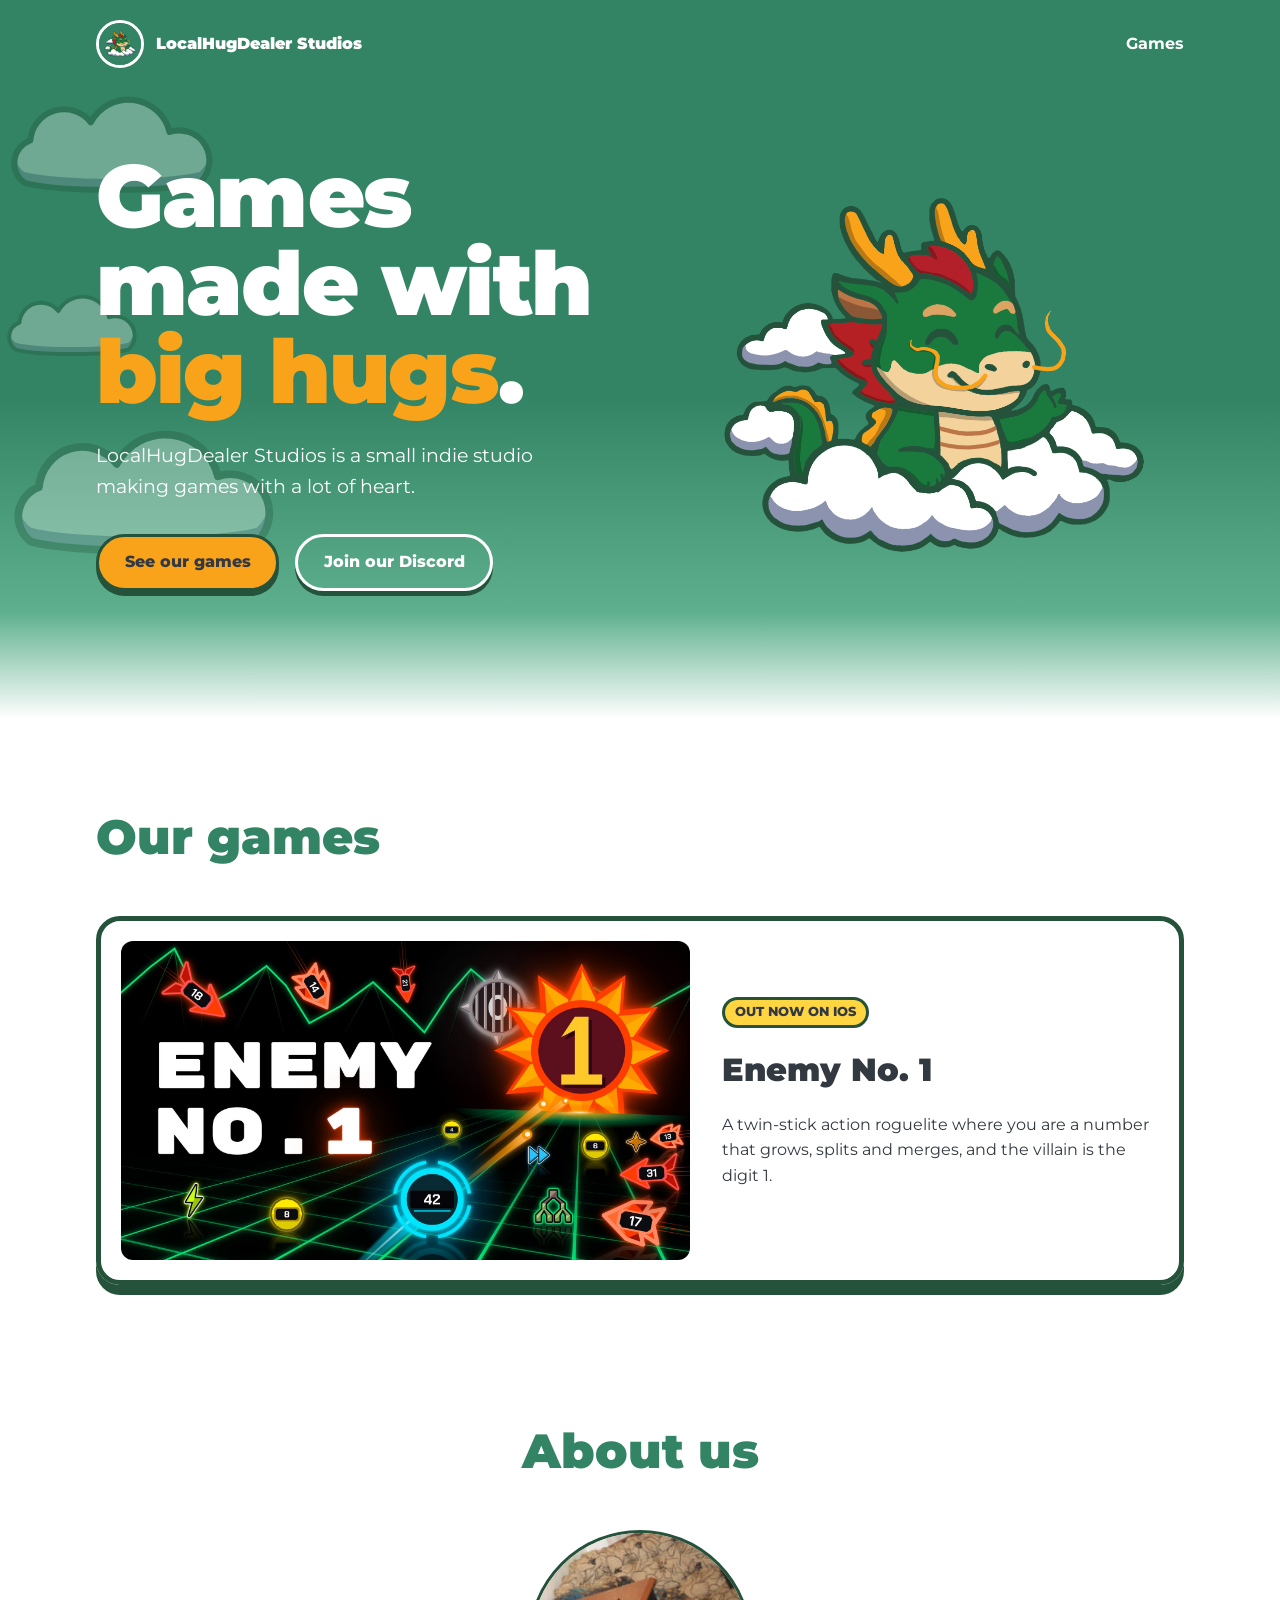
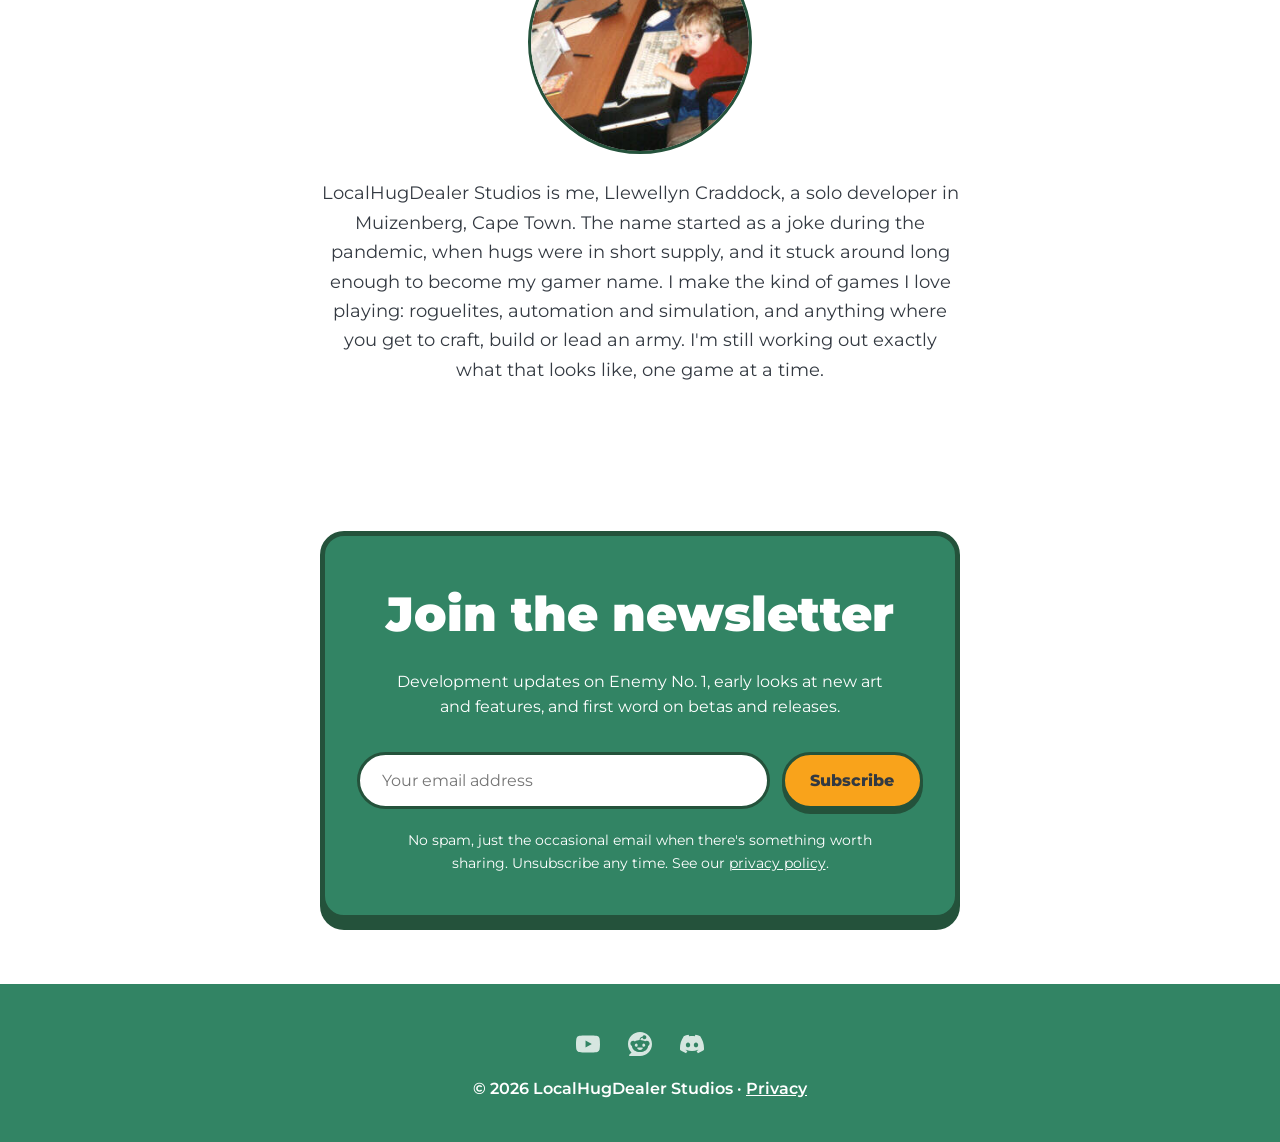
==== commit cefc7e1e: "greenlight ios prod" ====
--- a/index.html
+++ b/index.html
@@ -342,7 +342,7 @@
       <a class="polaroid" href="games/enemy-no-1/index.html">
         <img class="polaroid-art" src="games/enemy-no-1/images/banner.jpg" alt="Enemy No. 1 banner: the title beside the burning Numero Uno starburst">
         <div>
-          <span class="tag">Coming soon</span>
+          <span class="tag">Out now on iOS</span>
           <h3>Enemy No. 1</h3>
           <p>A twin-stick action roguelite where you are a number that grows, splits and merges, and the villain is the digit 1.</p>
         </div>
